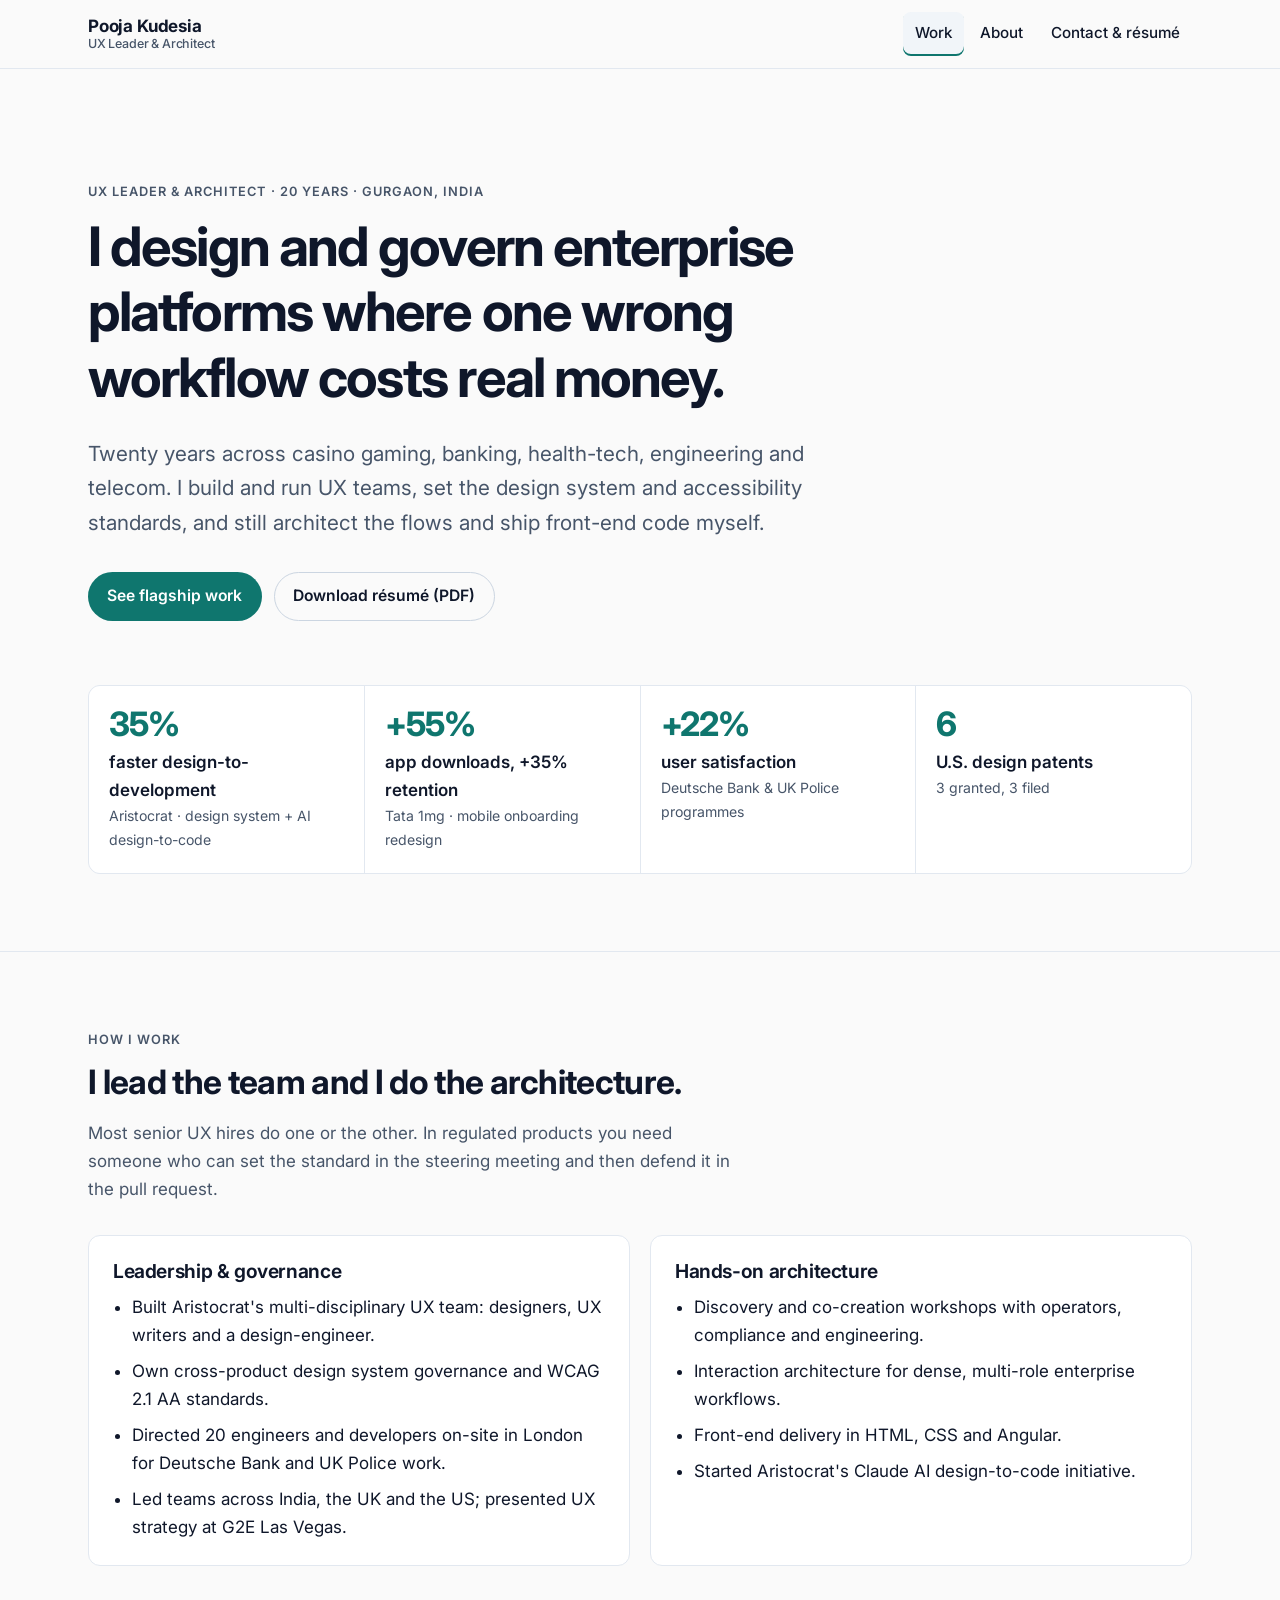
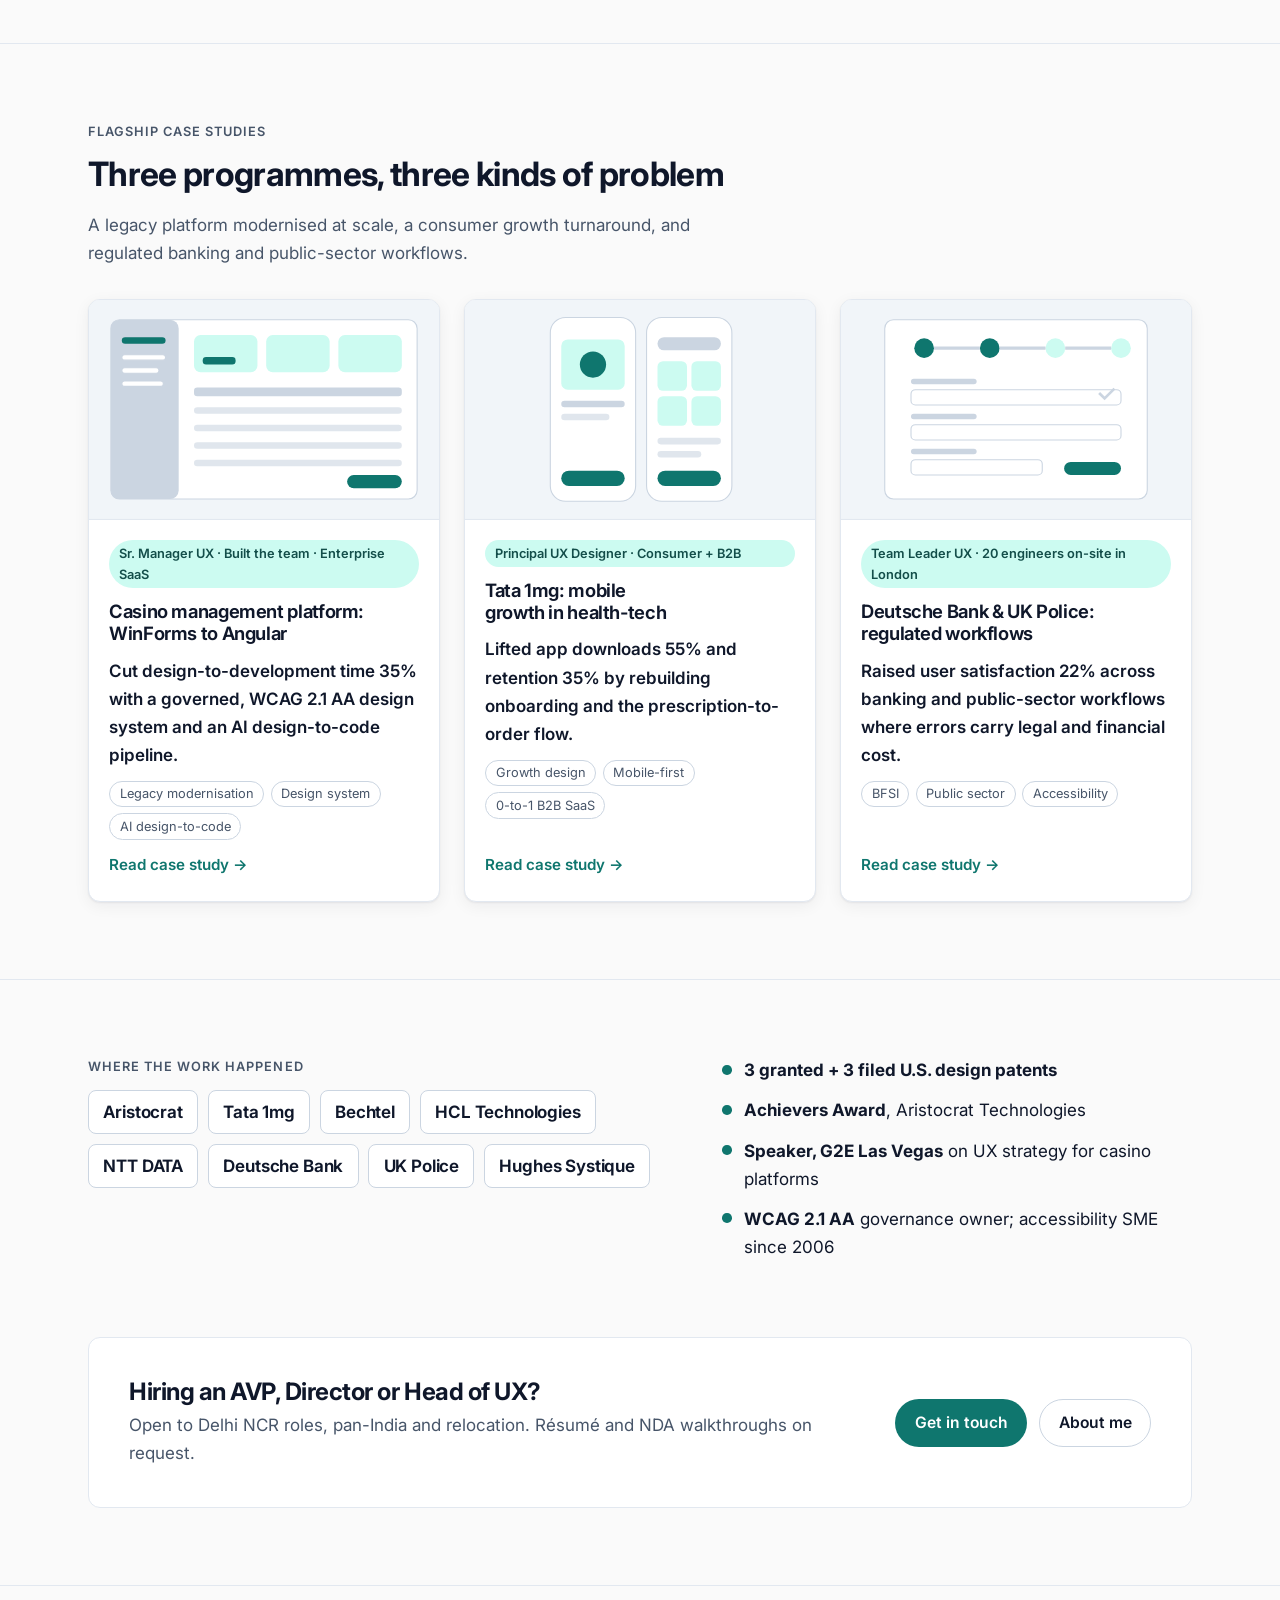
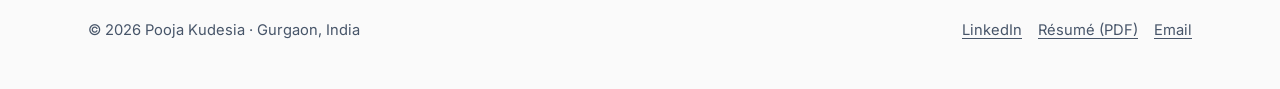
==== src/index.html @ df632132 "Build responsive WCAG 2.1 AA portfolio site Homepage, About, Contact/Resume and three flagship case " ====
<!doctype html>
<html lang="en-IN">
<head>
  <meta charset="utf-8">
  <meta name="viewport" content="width=device-width, initial-scale=1">
  <title>Pooja Kudesia · UX Leader & Architect</title>
  <meta name="description" content="UX leader and hands-on architect with 20 years governing enterprise platforms in casino gaming, banking, health-tech, engineering and telecom.">
  <meta property="og:title" content="Pooja Kudesia · UX Leader & Architect">
  <meta property="og:description" content="UX leader and hands-on architect with 20 years governing enterprise platforms in casino gaming, banking, health-tech, engineering and telecom.">
  <meta property="og:type" content="website">
  <meta name="theme-color" content="#FAFAFA" media="(prefers-color-scheme: light)">
  <meta name="theme-color" content="#0F172A" media="(prefers-color-scheme: dark)">
  <link rel="preconnect" href="https://fonts.googleapis.com">
  <link rel="preconnect" href="https://fonts.gstatic.com" crossorigin>
  <link rel="stylesheet" href="https://fonts.googleapis.com/css2?family=Inter:wght@400;500;600;700;800&display=swap">
  <link rel="stylesheet" href="assets/styles.css">
  <link rel="icon" href="data:image/svg+xml,%3Csvg xmlns='http://www.w3.org/2000/svg' viewBox='0 0 32 32'%3E%3Crect width='32' height='32' rx='8' fill='%230F766E'/%3E%3Ctext x='16' y='22' font-family='Arial' font-weight='700' font-size='15' fill='white' text-anchor='middle'%3EPK%3C/text%3E%3C/svg%3E">
  <script src="assets/main.js" defer></script>
</head>
<body>
  <a class="skip-link" href="#main">Skip to main content</a>
  <header class="site-header">
    <div class="container">
      <a class="brand" href="index.html">Pooja Kudesia<small>UX Leader &amp; Architect</small></a>
      <nav class="site-nav" aria-label="Primary">
        <ul>
        <li><a href="index.html" aria-current="page">Work</a></li>
        <li><a href="about.html">About</a></li>
        <li><a href="contact.html">Contact &amp; résumé</a></li>
        </ul>
      </nav>
    </div>
  </header>
  <main id="main">
    <section class="hero">
      <div class="container">
        <p class="eyebrow">UX Leader &amp; Architect · 20 years · Gurgaon, India</p>
        <h1>I design and govern enterprise platforms where one wrong workflow costs real money.</h1>
        <p class="lede">Twenty years across casino gaming, banking, health-tech, engineering and telecom. I build and run UX teams, set the design system and accessibility standards, and still architect the flows and ship front-end code myself.</p>
        <div class="btn-row">
          <a class="btn btn-primary" href="#work">See flagship work</a>
          <a class="btn btn-ghost" href="assets/Pooja-Kudesia-Resume.pdf" download>Download résumé (PDF)</a>
        </div>
      </div>
    </section>

    <section aria-labelledby="proof-title" style="padding-top:0">
      <div class="container">
        <h2 id="proof-title" class="visually-hidden">Results at a glance</h2>
        <ul class="metrics">
          <li><span class="metric-value">35%</span><span class="metric-label">faster design-to-development</span><span class="metric-source">Aristocrat · design system + AI design-to-code</span></li>
          <li><span class="metric-value">+55%</span><span class="metric-label">app downloads, +35% retention</span><span class="metric-source">Tata 1mg · mobile onboarding redesign</span></li>
          <li><span class="metric-value">+22%</span><span class="metric-label">user satisfaction</span><span class="metric-source">Deutsche Bank &amp; UK Police programmes</span></li>
          <li><span class="metric-value">6</span><span class="metric-label">U.S. design patents</span><span class="metric-source">3 granted, 3 filed</span></li>
        </ul>
      </div>
    </section>

    <section class="divider" aria-labelledby="dual-title">
      <div class="container">
        <div class="section-head">
          <p class="eyebrow">How I work</p>
          <h2 id="dual-title">I lead the team and I do the architecture.</h2>
          <p class="muted">Most senior UX hires do one or the other. In regulated products you need someone who can set the standard in the steering meeting and then defend it in the pull request.</p>
        </div>
        <div class="dual">
          <div class="panel">
            <h3>Leadership &amp; governance</h3>
            <ul>
              <li>Built Aristocrat's multi-disciplinary UX team: designers, UX writers and a design-engineer.</li>
              <li>Own cross-product design system governance and WCAG 2.1 AA standards.</li>
              <li>Directed 20 engineers and developers on-site in London for Deutsche Bank and UK Police work.</li>
              <li>Led teams across India, the UK and the US; presented UX strategy at G2E Las Vegas.</li>
            </ul>
          </div>
          <div class="panel">
            <h3>Hands-on architecture</h3>
            <ul>
              <li>Discovery and co-creation workshops with operators, compliance and engineering.</li>
              <li>Interaction architecture for dense, multi-role enterprise workflows.</li>
              <li>Front-end delivery in HTML, CSS and Angular.</li>
              <li>Started Aristocrat's Claude AI design-to-code initiative.</li>
            </ul>
          </div>
        </div>
      </div>
    </section>

    <section id="work" class="divider" aria-labelledby="work-title">
      <div class="container">
        <div class="section-head">
          <p class="eyebrow">Flagship case studies</p>
          <h2 id="work-title">Three programmes, three kinds of problem</h2>
          <p class="muted">A legacy platform modernised at scale, a consumer growth turnaround, and regulated banking and public-sector workflows.</p>
        </div>
        <div class="cards">
        <article class="card">
          <div class="card-thumb"><svg viewBox="0 0 320 200" role="presentation" aria-hidden="true" focusable="false">
  <rect class="t-bg" width="320" height="200"/>
  <rect class="t-win" x="20" y="18" width="280" height="164" rx="8"/>
  <rect class="t-bar" x="20" y="18" width="62" height="164" rx="8"/>
  <rect class="t-acc" x="30" y="34" width="40" height="6" rx="3"/>
  <rect class="t-win" x="30" y="50" width="40" height="5" rx="2.5"/><rect class="t-win" x="30" y="62" width="34" height="5" rx="2.5"/><rect class="t-win" x="30" y="74" width="38" height="5" rx="2.5"/>
  <rect class="t-soft" x="96" y="32" width="58" height="34" rx="6"/><rect class="t-soft" x="162" y="32" width="58" height="34" rx="6"/><rect class="t-soft" x="228" y="32" width="58" height="34" rx="6"/>
  <rect class="t-acc" x="104" y="52" width="30" height="7" rx="3"/>
  <g class="t-bar"><rect x="96" y="80" width="190" height="8" rx="3"/><rect x="96" y="98" width="190" height="6" rx="3" opacity=".6"/><rect x="96" y="114" width="190" height="6" rx="3" opacity=".6"/><rect x="96" y="130" width="190" height="6" rx="3" opacity=".6"/><rect x="96" y="146" width="190" height="6" rx="3" opacity=".6"/></g>
  <rect class="t-acc" x="236" y="160" width="50" height="12" rx="6"/>
</svg></div>
          <div class="card-body">
            <span class="badge">Sr. Manager UX · Built the team · Enterprise SaaS</span>
            <h3><a href="case-aristocrat.html">Casino management platform: WinForms to Angular</a></h3>
            <p class="outcome">Cut design-to-development time 35% with a governed, WCAG 2.1 AA design system and an AI design-to-code pipeline.</p>
            <ul class="tags" aria-label="Capabilities"><li>Legacy modernisation</li><li>Design system</li><li>AI design-to-code</li></ul>
            <span class="more" aria-hidden="true">Read case study →</span>
          </div>
        </article>
        <article class="card">
          <div class="card-thumb"><svg viewBox="0 0 320 200" role="presentation" aria-hidden="true" focusable="false">
  <rect class="t-bg" width="320" height="200"/>
  <rect class="t-win" x="78" y="16" width="78" height="168" rx="14"/>
  <rect class="t-soft" x="88" y="36" width="58" height="46" rx="6"/>
  <circle class="t-acc" cx="117" cy="59" r="12"/>
  <g class="t-bar"><rect x="88" y="92" width="58" height="6" rx="3"/><rect x="88" y="104" width="44" height="6" rx="3" opacity=".6"/></g>
  <rect class="t-acc" x="88" y="156" width="58" height="14" rx="7"/>
  <rect class="t-win" x="166" y="16" width="78" height="168" rx="14"/>
  <rect class="t-bar" x="176" y="34" width="58" height="12" rx="6"/>
  <g class="t-soft"><rect x="176" y="56" width="27" height="27" rx="5"/><rect x="207" y="56" width="27" height="27" rx="5"/><rect x="176" y="88" width="27" height="27" rx="5"/><rect x="207" y="88" width="27" height="27" rx="5"/></g>
  <g class="t-bar"><rect x="176" y="126" width="58" height="6" rx="3" opacity=".6"/><rect x="176" y="138" width="40" height="6" rx="3" opacity=".6"/></g>
  <rect class="t-acc" x="176" y="156" width="58" height="14" rx="7"/>
</svg></div>
          <div class="card-body">
            <span class="badge">Principal UX Designer · Consumer + B2B</span>
            <h3><a href="case-tata-1mg.html">Tata 1mg: mobile growth in health-tech</a></h3>
            <p class="outcome">Lifted app downloads 55% and retention 35% by rebuilding onboarding and the prescription-to-order flow.</p>
            <ul class="tags" aria-label="Capabilities"><li>Growth design</li><li>Mobile-first</li><li>0-to-1 B2B SaaS</li></ul>
            <span class="more" aria-hidden="true">Read case study →</span>
          </div>
        </article>
        <article class="card">
          <div class="card-thumb"><svg viewBox="0 0 320 200" role="presentation" aria-hidden="true" focusable="false">
  <rect class="t-bg" width="320" height="200"/>
  <rect class="t-win" x="40" y="18" width="240" height="164" rx="8"/>
  <g><circle class="t-acc" cx="76" cy="44" r="9"/><circle class="t-acc" cx="136" cy="44" r="9"/><circle class="t-soft" cx="196" cy="44" r="9"/><circle class="t-soft" cx="256" cy="44" r="9"/></g>
  <path class="t-line" stroke-width="3" d="M85 44h42M145 44h42M205 44h42"/>
  <g class="t-bar"><rect x="64" y="72" width="60" height="5" rx="2.5"/><rect x="64" y="104" width="60" height="5" rx="2.5"/><rect x="64" y="136" width="60" height="5" rx="2.5"/></g>
  <g class="t-win"><rect x="64" y="82" width="192" height="14" rx="4"/><rect x="64" y="114" width="192" height="14" rx="4"/><rect x="64" y="146" width="120" height="14" rx="4"/></g>
  <path class="t-line" stroke-width="2.5" d="M236 85l5 5 9-9"/>
  <rect class="t-acc" x="204" y="148" width="52" height="12" rx="6"/>
</svg></div>
          <div class="card-body">
            <span class="badge">Team Leader UX · 20 engineers on-site in London</span>
            <h3><a href="case-deutsche-bank.html">Deutsche Bank &amp; UK Police: regulated workflows</a></h3>
            <p class="outcome">Raised user satisfaction 22% across banking and public-sector workflows where errors carry legal and financial cost.</p>
            <ul class="tags" aria-label="Capabilities"><li>BFSI</li><li>Public sector</li><li>Accessibility</li></ul>
            <span class="more" aria-hidden="true">Read case study →</span>
          </div>
        </article>
        </div>
      </div>
    </section>

    <section class="divider" aria-labelledby="creds-title">
      <div class="container creds">
        <div>
          <p class="eyebrow">Where the work happened</p>
          <h2 id="creds-title" class="visually-hidden">Employers, clients and credentials</h2>
          <ul class="wordmarks" aria-label="Employers and clients">
            <li>Aristocrat</li><li>Tata 1mg</li><li>Bechtel</li><li>HCL Technologies</li><li>NTT DATA</li><li>Deutsche Bank</li><li>UK Police</li><li>Hughes Systique</li>
          </ul>
        </div>
        <ul class="cred-list">
          <li><span class="dot" aria-hidden="true"></span><span><strong>3 granted + 3 filed U.S. design patents</strong></span></li>
          <li><span class="dot" aria-hidden="true"></span><span><strong>Achievers Award</strong>, Aristocrat Technologies</span></li>
          <li><span class="dot" aria-hidden="true"></span><span><strong>Speaker, G2E Las Vegas</strong> on UX strategy for casino platforms</span></li>
          <li><span class="dot" aria-hidden="true"></span><span><strong>WCAG 2.1 AA</strong> governance owner; accessibility SME since 2006</span></li>
        </ul>
      </div>
    </section>

    <section style="padding-top:0">
      <div class="container">
        <div class="cta-band">
          <div>
            <h2>Hiring an AVP, Director or Head of UX?</h2>
            <p>Open to Delhi NCR roles, pan-India and relocation. Résumé and NDA walkthroughs on request.</p>
          </div>
          <div class="btn-row">
            <a class="btn btn-primary" href="contact.html">Get in touch</a>
            <a class="btn btn-ghost" href="about.html">About me</a>
          </div>
        </div>
      </div>
    </section>
  </main>
  <footer class="site-footer">
    <div class="container">
      <p>&copy; <span id="year">2026</span> Pooja Kudesia · Gurgaon, India</p>
      <ul>
        <li><a href="https://www.linkedin.com/in/poojakudesia" rel="noopener">LinkedIn</a></li>
        <li><a href="assets/Pooja-Kudesia-Resume.pdf" download>Résumé (PDF)</a></li>
        <li><a href="mailto:your.name@example.com">Email</a></li>
      </ul>
    </div>
  </footer>
  
</body>
</html>
---- src/assets/styles.css ----
/* ==========================================================
   Pooja Kudesia — portfolio styles
   Tokens first. Every colour pair below passes WCAG 2.1 AA.
   ========================================================== */
:root {
  --bg: #FAFAFA;
  --surface: #FFFFFF;
  --surface-2: #F1F5F9;
  --text: #0F172A;        /* 17.1:1 on --bg */
  --muted: #475569;       /* 7.2:1 on --bg  */
  --line: #E2E8F0;
  --line-strong: #CBD5E1;
  --accent: #0F766E;      /* 5.3:1 on --bg, 5.5:1 on white */
  --accent-ink: #FFFFFF;  /* text on accent: 5.5:1 */
  --accent-soft: #CCFBF1;
  --accent-soft-ink: #134E4A; /* 9.0:1 on --accent-soft */
  --focus: #1D4ED8;
  --todo-bg: #FEF3C7;
  --todo-ink: #78350F;    /* 8.9:1 on --todo-bg */
  --radius: 12px;
  --radius-sm: 8px;
  --shadow: 0 1px 2px rgb(15 23 42 / .06), 0 4px 16px rgb(15 23 42 / .06);
  --max: 72rem;
  --prose: 68ch;
  --font: "Inter", ui-sans-serif, system-ui, -apple-system, "Segoe UI", Roboto, sans-serif;
  color-scheme: light;
}
@media (prefers-color-scheme: dark) {
  :root {
    --bg: #0F172A;
    --surface: #111C33;
    --surface-2: #1E293B;
    --text: #F1F5F9;      /* 16.3:1 */
    --muted: #A8B4C7;     /* 8.4:1  */
    --line: #1E293B;
    --line-strong: #334155;
    --accent: #5EEAD4;    /* 11.6:1 on --bg */
    --accent-ink: #042F2E;
    --accent-soft: #134E4A;
    --accent-soft-ink: #CCFBF1;
    --focus: #93C5FD;
    --todo-bg: #422006;
    --todo-ink: #FDE68A;
    --shadow: 0 1px 2px rgb(0 0 0 / .3), 0 4px 16px rgb(0 0 0 / .25);
    color-scheme: dark;
  }
}

*, *::before, *::after { box-sizing: border-box; }
html { -webkit-text-size-adjust: 100%; scroll-behavior: smooth; scroll-padding-top: 5rem; }
@media (prefers-reduced-motion: reduce) { html { scroll-behavior: auto; } *, *::before, *::after { transition: none !important; animation: none !important; } }
body {
  margin: 0; background: var(--bg); color: var(--text);
  font-family: var(--font); font-size: 1.0625rem; line-height: 1.65;
  text-rendering: optimizeLegibility;
}
img, svg { display: block; max-width: 100%; height: auto; }
a { color: var(--accent); text-underline-offset: .2em; text-decoration-thickness: 1px; }
a:hover { text-decoration-thickness: 2px; }
:focus-visible { outline: 3px solid var(--focus); outline-offset: 3px; border-radius: 4px; }
h1, h2, h3, h4 { line-height: 1.2; letter-spacing: -0.02em; margin: 0 0 .5em; text-wrap: balance; }
h1 { font-size: clamp(2rem, 4.5vw + .5rem, 3.4rem); font-weight: 700; letter-spacing: -0.035em; }
h2 { font-size: clamp(1.5rem, 2vw + .8rem, 2.1rem); font-weight: 700; }
h3 { font-size: 1.2rem; font-weight: 650; }
p { margin: 0 0 1em; }
ul, ol { padding-left: 1.25em; }
.visually-hidden { position: absolute !important; width: 1px; height: 1px; overflow: hidden; clip: rect(0 0 0 0); white-space: nowrap; }

.skip-link { position: absolute; left: 1rem; top: -4rem; z-index: 100; background: var(--text); color: var(--bg); padding: .6rem 1rem; border-radius: var(--radius-sm); }
.skip-link:focus { top: 1rem; }

.container { width: 100%; max-width: var(--max); margin-inline: auto; padding-inline: 1rem; }
@media (min-width: 640px) { .container { padding-inline: 1.5rem; } }
.prose { max-width: var(--prose); }
.muted { color: var(--muted); }
.eyebrow { font-size: .8rem; font-weight: 600; letter-spacing: .08em; text-transform: uppercase; color: var(--muted); margin-bottom: .75rem; }
.lede { font-size: clamp(1.1rem, .6vw + 1rem, 1.3rem); color: var(--muted); max-width: 60ch; }

/* Unfinished-content marker: find every one with a search for class="todo" */
.todo { background: var(--todo-bg); color: var(--todo-ink); padding: .05em .35em; border-radius: 4px; font-size: .95em; }
.todo::before { content: "TO CONFIRM: "; font-weight: 700; font-size: .75em; letter-spacing: .05em; }

/* ---------- Header ---------- */
.site-header { position: sticky; top: 0; z-index: 50; background: color-mix(in srgb, var(--bg) 88%, transparent); backdrop-filter: saturate(1.4) blur(10px); border-bottom: 1px solid var(--line); }
.site-header .container { display: flex; flex-wrap: wrap; align-items: center; justify-content: space-between; gap: .25rem 1rem; padding-block: .75rem; }
.brand { font-weight: 700; color: var(--text); text-decoration: none; letter-spacing: -0.01em; display: inline-flex; flex-direction: column; line-height: 1.2; }
.brand small { font-weight: 500; color: var(--muted); font-size: .78rem; }
.site-nav ul { list-style: none; margin: 0; padding: 0; display: flex; flex-wrap: wrap; gap: .25rem; }
.site-nav a { display: inline-block; padding: .55rem .75rem; min-height: 44px; line-height: 1.6; border-radius: var(--radius-sm); color: var(--text); text-decoration: none; font-size: .95rem; font-weight: 500; }
.site-nav a:hover { background: var(--surface-2); }
.site-nav a[aria-current="page"] { background: var(--surface-2); box-shadow: inset 0 -2px 0 var(--accent); }

/* ---------- Buttons ---------- */
.btn { display: inline-flex; align-items: center; gap: .5rem; min-height: 44px; padding: .65rem 1.15rem; border-radius: 999px; font: inherit; font-weight: 600; font-size: .98rem; text-decoration: none; cursor: pointer; border: 1px solid transparent; }
.btn-primary { background: var(--accent); color: var(--accent-ink); }
.btn-primary:hover { filter: brightness(1.08); }
.btn-ghost { background: transparent; color: var(--text); border-color: var(--line-strong); }
.btn-ghost:hover { background: var(--surface-2); }
.btn-row { display: flex; flex-wrap: wrap; gap: .75rem; }

/* ---------- Sections ---------- */
section { padding-block: clamp(3rem, 6vw, 5.5rem); }
.section-head { margin-bottom: 2rem; max-width: 60ch; }
.divider { border-top: 1px solid var(--line); }

.hero { padding-block: clamp(3.5rem, 9vw, 7rem) clamp(2.5rem, 5vw, 4rem); }
.hero h1 { max-width: 22ch; }
.hero .lede { margin-bottom: 2rem; }

/* ---------- Metric strip ---------- */
.metrics { display: grid; gap: 1px; grid-template-columns: 1fr; background: var(--line); border: 1px solid var(--line); border-radius: var(--radius); overflow: hidden; margin: 0; padding: 0; list-style: none; }
@media (min-width: 560px) { .metrics { grid-template-columns: repeat(2, 1fr); } }
@media (min-width: 960px) { .metrics { grid-template-columns: repeat(4, 1fr); } }
.metrics li { background: var(--surface); padding: 1.25rem 1.25rem 1.4rem; }
.metric-value { display: block; font-size: 2.1rem; font-weight: 750; letter-spacing: -0.03em; color: var(--accent); line-height: 1.1; }
.metric-label { display: block; font-weight: 600; margin-top: .35rem; }
.metric-source { display: block; color: var(--muted); font-size: .88rem; }

/* ---------- Dual track ---------- */
.dual { display: grid; gap: 1.25rem; }
@media (min-width: 800px) { .dual { grid-template-columns: 1fr 1fr; } }
.panel { background: var(--surface); border: 1px solid var(--line); border-radius: var(--radius); padding: 1.5rem; }
.panel h3 { display: flex; align-items: center; gap: .5rem; }
.panel ul { margin: 0; padding-left: 1.1em; }
.panel li + li { margin-top: .5rem; }

/* ---------- Case cards ---------- */
.cards { display: grid; gap: 1.5rem; }
@media (min-width: 900px) { .cards { grid-template-columns: repeat(3, 1fr); } }
.card { position: relative; display: flex; flex-direction: column; background: var(--surface); border: 1px solid var(--line); border-radius: var(--radius); overflow: hidden; box-shadow: var(--shadow); transition: transform .15s ease, border-color .15s ease; }
.card:hover { transform: translateY(-2px); border-color: var(--line-strong); }
.card:focus-within { outline: 3px solid var(--focus); outline-offset: 3px; }
.card-thumb { aspect-ratio: 16 / 10; background: var(--surface-2); border-bottom: 1px solid var(--line); }
.card-thumb svg { width: 100%; height: 100%; }
.card-body { padding: 1.25rem 1.25rem 1.5rem; display: flex; flex-direction: column; gap: .75rem; flex: 1; }
.card h3 { margin: 0; font-size: 1.15rem; }
.card h3 a { color: var(--text); text-decoration: none; }
.card h3 a::after { content: ""; position: absolute; inset: 0; } /* whole card clickable, one link in tab order */
.card h3 a:focus-visible { outline: none; }
.card .outcome { font-weight: 600; color: var(--text); margin: 0; }
.card .more { margin-top: auto; font-weight: 600; color: var(--accent); font-size: .95rem; }
.badge { display: inline-block; font-size: .8rem; font-weight: 600; color: var(--accent-soft-ink); background: var(--accent-soft); border-radius: 999px; padding: .2rem .65rem; }
.tags { display: flex; flex-wrap: wrap; gap: .4rem; list-style: none; padding: 0; margin: 0; }
.tags li { font-size: .8rem; color: var(--muted); border: 1px solid var(--line-strong); border-radius: 999px; padding: .1rem .6rem; }

/* thumb art tokens */
.t-bg { fill: var(--surface-2); } .t-win { fill: var(--surface); stroke: var(--line-strong); }
.t-bar { fill: var(--line-strong); } .t-acc { fill: var(--accent); } .t-soft { fill: var(--accent-soft); } .t-line { stroke: var(--line-strong); fill: none; }

/* ---------- Credentials bar ---------- */
.creds { display: grid; gap: 1.5rem; }
@media (min-width: 800px) { .creds { grid-template-columns: 1.3fr 1fr; align-items: start; } }
.wordmarks { display: flex; flex-wrap: wrap; gap: .6rem; list-style: none; padding: 0; margin: 0; }
.wordmarks li { font-weight: 650; letter-spacing: -0.01em; padding: .45rem .9rem; border: 1px solid var(--line-strong); border-radius: var(--radius-sm); background: var(--surface); }
.cred-list { list-style: none; padding: 0; margin: 0; display: grid; gap: .75rem; }
.cred-list li { display: grid; grid-template-columns: auto 1fr; gap: .75rem; align-items: start; }
.cred-list .dot { width: .6rem; height: .6rem; border-radius: 50%; background: var(--accent); margin-top: .55rem; }

/* ---------- CTA band ---------- */
.cta-band { background: var(--surface); border: 1px solid var(--line); border-radius: var(--radius); padding: clamp(1.5rem, 4vw, 2.5rem); display: grid; gap: 1rem; }
@media (min-width: 800px) { .cta-band { grid-template-columns: 1fr auto; align-items: center; } }
.cta-band h2 { margin: 0 0 .25rem; font-size: 1.5rem; }
.cta-band p { margin: 0; color: var(--muted); }

/* ---------- Footer ---------- */
.site-footer { border-top: 1px solid var(--line); padding-block: 2rem; color: var(--muted); font-size: .92rem; }
.site-footer .container { display: flex; flex-wrap: wrap; justify-content: space-between; gap: 1rem; }
.site-footer ul { list-style: none; margin: 0; padding: 0; display: flex; flex-wrap: wrap; gap: 1rem; }
.site-footer a { color: var(--muted); }

/* ---------- About ---------- */
.two-col { display: grid; gap: 2.5rem; }
@media (min-width: 900px) { .two-col { grid-template-columns: 1fr 20rem; } }
.fact-card { background: var(--surface); border: 1px solid var(--line); border-radius: var(--radius); padding: 1.5rem; align-self: start; }
@media (min-width: 900px) { .fact-card { position: sticky; top: 6rem; } }
.fact-card dl { margin: 0; display: grid; gap: .9rem; }
.fact-card dt { font-size: .8rem; font-weight: 600; text-transform: uppercase; letter-spacing: .06em; color: var(--muted); }
.fact-card dd { margin: .15rem 0 0; font-weight: 550; }
.principles { list-style: none; padding: 0; margin: 0; display: grid; gap: 1rem; }
@media (min-width: 700px) { .principles { grid-template-columns: 1fr 1fr; } }
.principles li { background: var(--surface); border: 1px solid var(--line); border-radius: var(--radius); padding: 1.25rem; }
.principles h3 { margin-bottom: .35rem; font-size: 1.05rem; }
.principles p { margin: 0; color: var(--muted); }

.timeline { list-style: none; padding: 0; margin: 0; border-left: 2px solid var(--line-strong); }
.timeline li { position: relative; padding: 0 0 1.75rem 1.5rem; }
.timeline li::before { content: ""; position: absolute; left: -7px; top: .45rem; width: 12px; height: 12px; border-radius: 50%; background: var(--bg); border: 2px solid var(--accent); }
.timeline .when { font-size: .88rem; color: var(--muted); font-weight: 600; }
.timeline h3 { margin: .1rem 0 .25rem; font-size: 1.08rem; }
.timeline p { margin: 0; color: var(--muted); }

/* ---------- Case study ---------- */
.cs-hero { padding-block: clamp(3rem, 7vw, 5rem) 2rem; }
.cs-hero h1 { max-width: 24ch; }
.tldr { display: grid; gap: 1px; background: var(--line); border: 1px solid var(--line); border-radius: var(--radius); overflow: hidden; margin: 2rem 0 0; }
@media (min-width: 640px) { .tldr { grid-template-columns: repeat(3, 1fr); } }
.tldr div { background: var(--surface); padding: 1rem 1.1rem; }
.tldr dt { font-size: .78rem; font-weight: 600; text-transform: uppercase; letter-spacing: .06em; color: var(--muted); }
.tldr dd { margin: .2rem 0 0; font-weight: 550; }
.outcomes { display: grid; gap: 1rem; list-style: none; padding: 0; margin: 1.25rem 0 0; }
@media (min-width: 640px) { .outcomes { grid-template-columns: repeat(3, 1fr); } }
.outcomes li { background: var(--accent-soft); color: var(--accent-soft-ink); border-radius: var(--radius); padding: 1rem 1.1rem; }
.outcomes strong { display: block; font-size: 1.9rem; letter-spacing: -0.03em; line-height: 1.1; }

.cs-layout { display: grid; grid-template-columns: minmax(0, 1fr); gap: 2rem; padding-bottom: 4rem; }
.cs-layout > * { min-width: 0; }
@media (min-width: 1000px) { .cs-layout { grid-template-columns: 13rem minmax(0, 1fr); gap: 3.5rem; } }
.toc { position: sticky; top: 4.6rem; z-index: 10; background: var(--bg); border-bottom: 1px solid var(--line); margin-inline: -1rem; padding-inline: 1rem; }
.toc ol { list-style: none; margin: 0; padding: .4rem 0; display: flex; gap: .25rem; overflow-x: auto; scrollbar-width: thin; }
.toc a { display: block; white-space: nowrap; padding: .45rem .7rem; border-radius: var(--radius-sm); color: var(--muted); text-decoration: none; font-size: .9rem; font-weight: 550; }
.toc a:hover { color: var(--text); background: var(--surface-2); }
.toc a[aria-current="true"] { color: var(--text); background: var(--surface-2); box-shadow: inset 3px 0 0 var(--accent); }
@media (min-width: 1000px) {
  .toc { top: 6rem; align-self: start; border: 0; margin: 0; padding: 0; background: none; }
  .toc ol { flex-direction: column; overflow: visible; padding: 0; }
}
.cs-body > section { padding-block: 2.5rem; border-top: 1px solid var(--line); }
.cs-body > section:first-child { border-top: 0; padding-top: 0; }
.cs-body h2 { font-size: clamp(1.35rem, 1.2vw + 1rem, 1.75rem); max-width: 34ch; }
.cs-body .prose p, .cs-body .prose li { color: var(--text); }
.step-label { display: block; font-size: .8rem; font-weight: 600; letter-spacing: .08em; text-transform: uppercase; color: var(--accent); margin-bottom: .4rem; }

.callout { border-left: 4px solid var(--accent); background: var(--surface); padding: 1rem 1.25rem; border-radius: 0 var(--radius-sm) var(--radius-sm) 0; margin: 1.5rem 0; max-width: var(--prose); }
.callout p:last-child { margin: 0; }
.decision-list { list-style: none; padding: 0; margin: 1.25rem 0; display: grid; gap: 1rem; max-width: var(--prose); }
.decision-list li { background: var(--surface); border: 1px solid var(--line); border-radius: var(--radius); padding: 1.1rem 1.25rem; }
.decision-list h3 { font-size: 1.02rem; margin-bottom: .3rem; }
.decision-list p { margin: 0; color: var(--muted); }

/* annotated figure */
.figure { margin: 1.75rem 0; background: var(--surface); border: 1px solid var(--line); border-radius: var(--radius); overflow: hidden; }
.slot { aspect-ratio: 16 / 9; display: grid; place-items: center; text-align: center; padding: 1.5rem; background: repeating-linear-gradient(135deg, var(--surface-2) 0 12px, var(--surface) 12px 24px); color: var(--muted); font-size: .92rem; border-bottom: 1px solid var(--line); }
.slot strong { display: block; color: var(--text); }
.figure figcaption { padding: 1rem 1.25rem 1.25rem; }
.figure figcaption > p { margin: 0 0 .75rem; font-weight: 600; }
.annotations { margin: 0; padding: 0; list-style: none; counter-reset: ann; display: grid; gap: .6rem; }
.annotations li { counter-increment: ann; display: grid; grid-template-columns: 1.6rem 1fr; gap: .6rem; color: var(--muted); font-size: .95rem; }
.annotations li::before { content: counter(ann); display: grid; place-items: center; width: 1.6rem; height: 1.6rem; border-radius: 50%; background: var(--accent); color: var(--accent-ink); font-size: .8rem; font-weight: 700; }

.compare { display: grid; gap: 1rem; margin: 1.75rem 0; }
@media (min-width: 760px) { .compare { grid-template-columns: 1fr 1fr; } }
.compare .figure { margin: 0; }
.compare .tag { display: inline-block; font-size: .75rem; font-weight: 700; letter-spacing: .06em; text-transform: uppercase; padding: .15rem .55rem; border-radius: 999px; margin-bottom: .5rem; }
.tag-before { background: var(--surface-2); color: var(--muted); border: 1px solid var(--line-strong); }
.tag-after { background: var(--accent); color: var(--accent-ink); }

.a11y-grid { display: grid; gap: 1rem; list-style: none; padding: 0; margin: 1.25rem 0; }
@media (min-width: 700px) { .a11y-grid { grid-template-columns: repeat(2, 1fr); } }
.a11y-grid li { background: var(--surface); border: 1px solid var(--line); border-radius: var(--radius); padding: 1rem 1.15rem; }
.a11y-grid h3 { font-size: .98rem; margin-bottom: .25rem; }
.a11y-grid p { margin: 0; color: var(--muted); font-size: .95rem; }

.impact-table { width: 100%; max-width: var(--prose); border-collapse: collapse; margin: 1.25rem 0; font-size: .98rem; }
.impact-table caption { text-align: left; font-weight: 600; margin-bottom: .5rem; }
.impact-table th, .impact-table td { text-align: left; padding: .7rem .75rem; border-bottom: 1px solid var(--line); vertical-align: top; }
.impact-table thead th { font-size: .8rem; text-transform: uppercase; letter-spacing: .06em; color: var(--muted); }
.impact-table td:first-child { font-weight: 700; color: var(--accent); white-space: nowrap; }
.table-wrap { overflow-x: auto; }

.next-case { display: flex; flex-wrap: wrap; justify-content: space-between; gap: 1rem; border-top: 1px solid var(--line); padding-top: 2rem; }

/* ---------- Contact ---------- */
.contact-grid { display: grid; gap: 1.25rem; }
@media (min-width: 800px) { .contact-grid { grid-template-columns: repeat(2, 1fr); } }
.contact-card { background: var(--surface); border: 1px solid var(--line); border-radius: var(--radius); padding: 1.5rem; display: flex; flex-direction: column; gap: .75rem; }
.contact-card h2 { font-size: 1.2rem; margin: 0; }
.contact-card p { margin: 0; color: var(--muted); }
.contact-value { font-weight: 600; font-size: 1.1rem; word-break: break-word; color: var(--text); }
.status { min-height: 1.4em; font-size: .9rem; color: var(--accent); font-weight: 600; }

/* ---------- NDA dialog ---------- */
dialog { border: 1px solid var(--line-strong); border-radius: var(--radius); padding: 0; width: min(34rem, calc(100vw - 2rem)); background: var(--surface); color: var(--text); box-shadow: 0 20px 60px rgb(0 0 0 / .3); }
dialog::backdrop { background: rgb(15 23 42 / .6); }
.dialog-inner { padding: 1.5rem; }
.dialog-inner h2 { font-size: 1.3rem; }
.field { display: grid; gap: .35rem; margin-bottom: 1rem; }
.field label { font-weight: 600; font-size: .95rem; }
.field input, .field select, .field textarea { font: inherit; color: var(--text); background: var(--bg); border: 1px solid var(--line-strong); border-radius: var(--radius-sm); padding: .6rem .75rem; min-height: 44px; }
.field textarea { min-height: 6rem; resize: vertical; }
.field .hint { font-size: .85rem; color: var(--muted); }
.dialog-actions { display: flex; flex-wrap: wrap; gap: .75rem; justify-content: flex-end; margin-top: 1rem; }

@media print {
  .site-header, .toc, .site-footer, .btn-row, .next-case { display: none !important; }
  body { background: #fff; color: #000; }
  .todo::before { content: ""; }
}
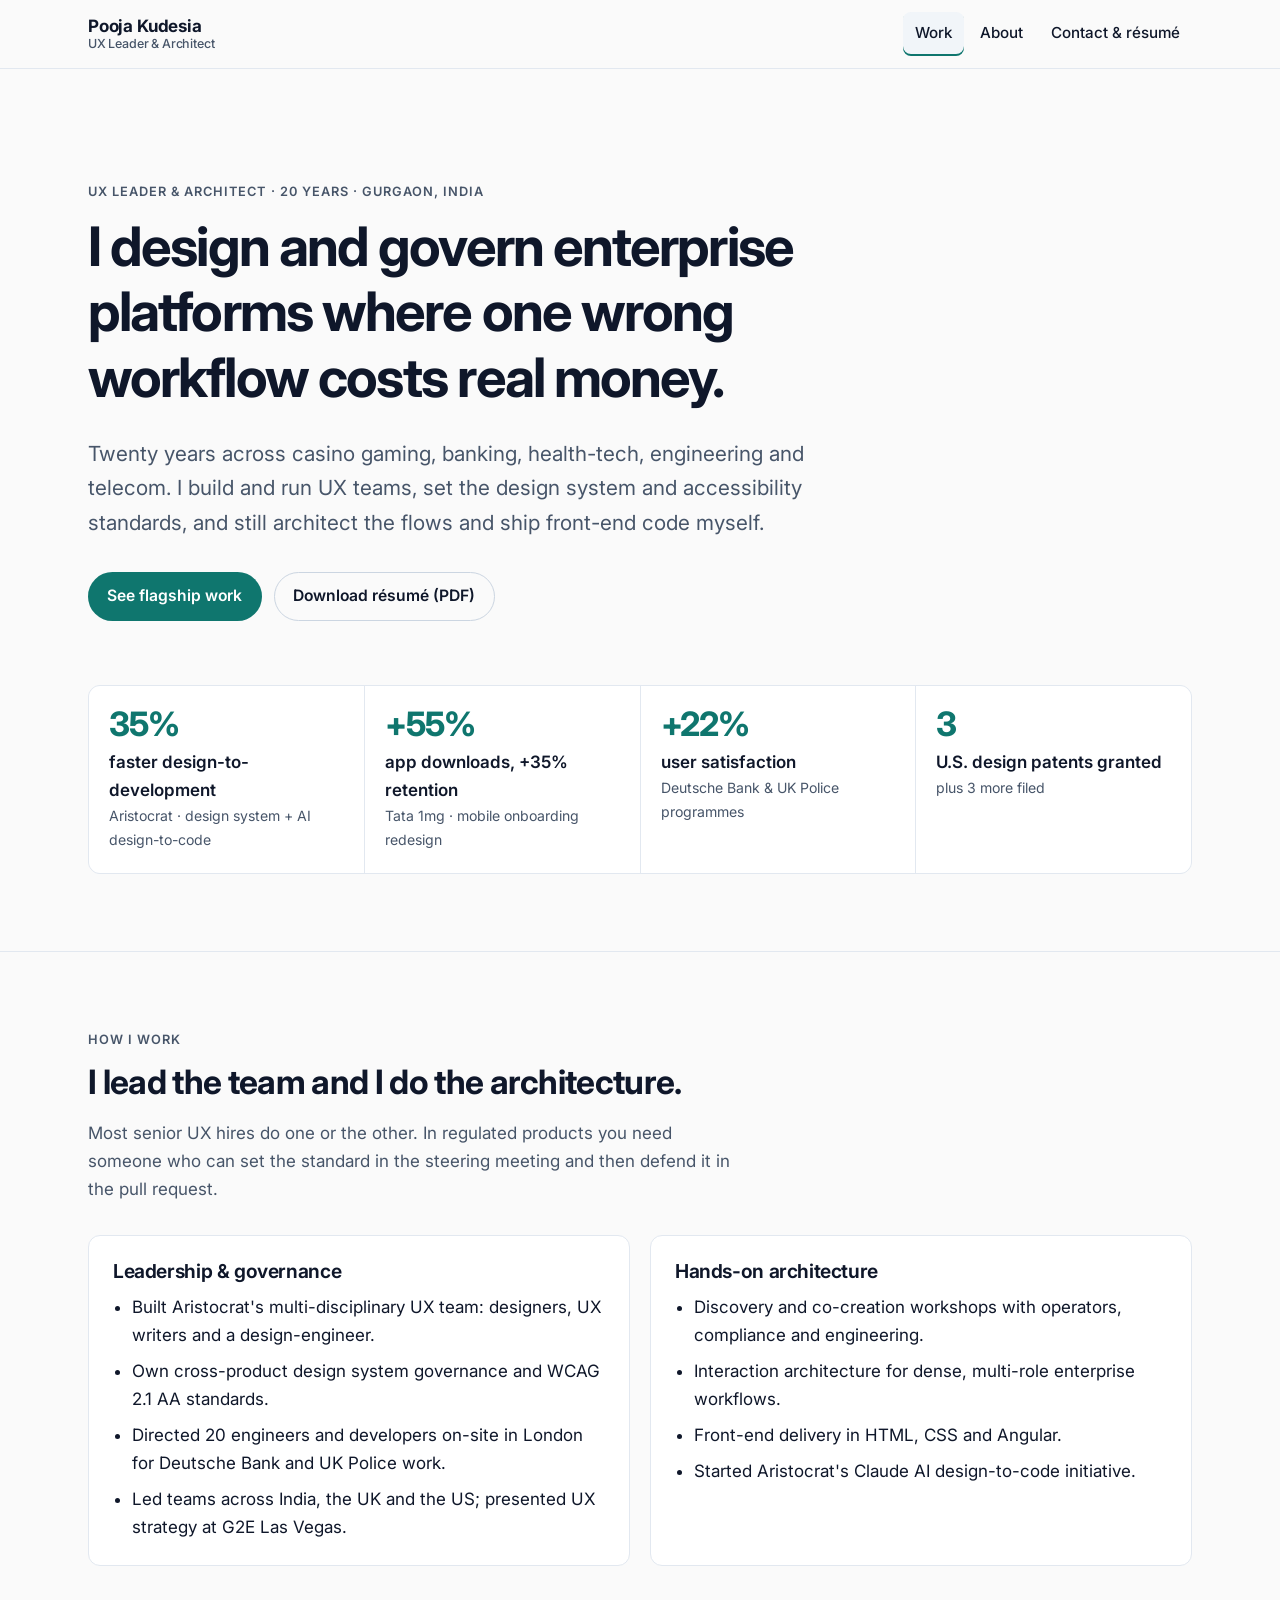
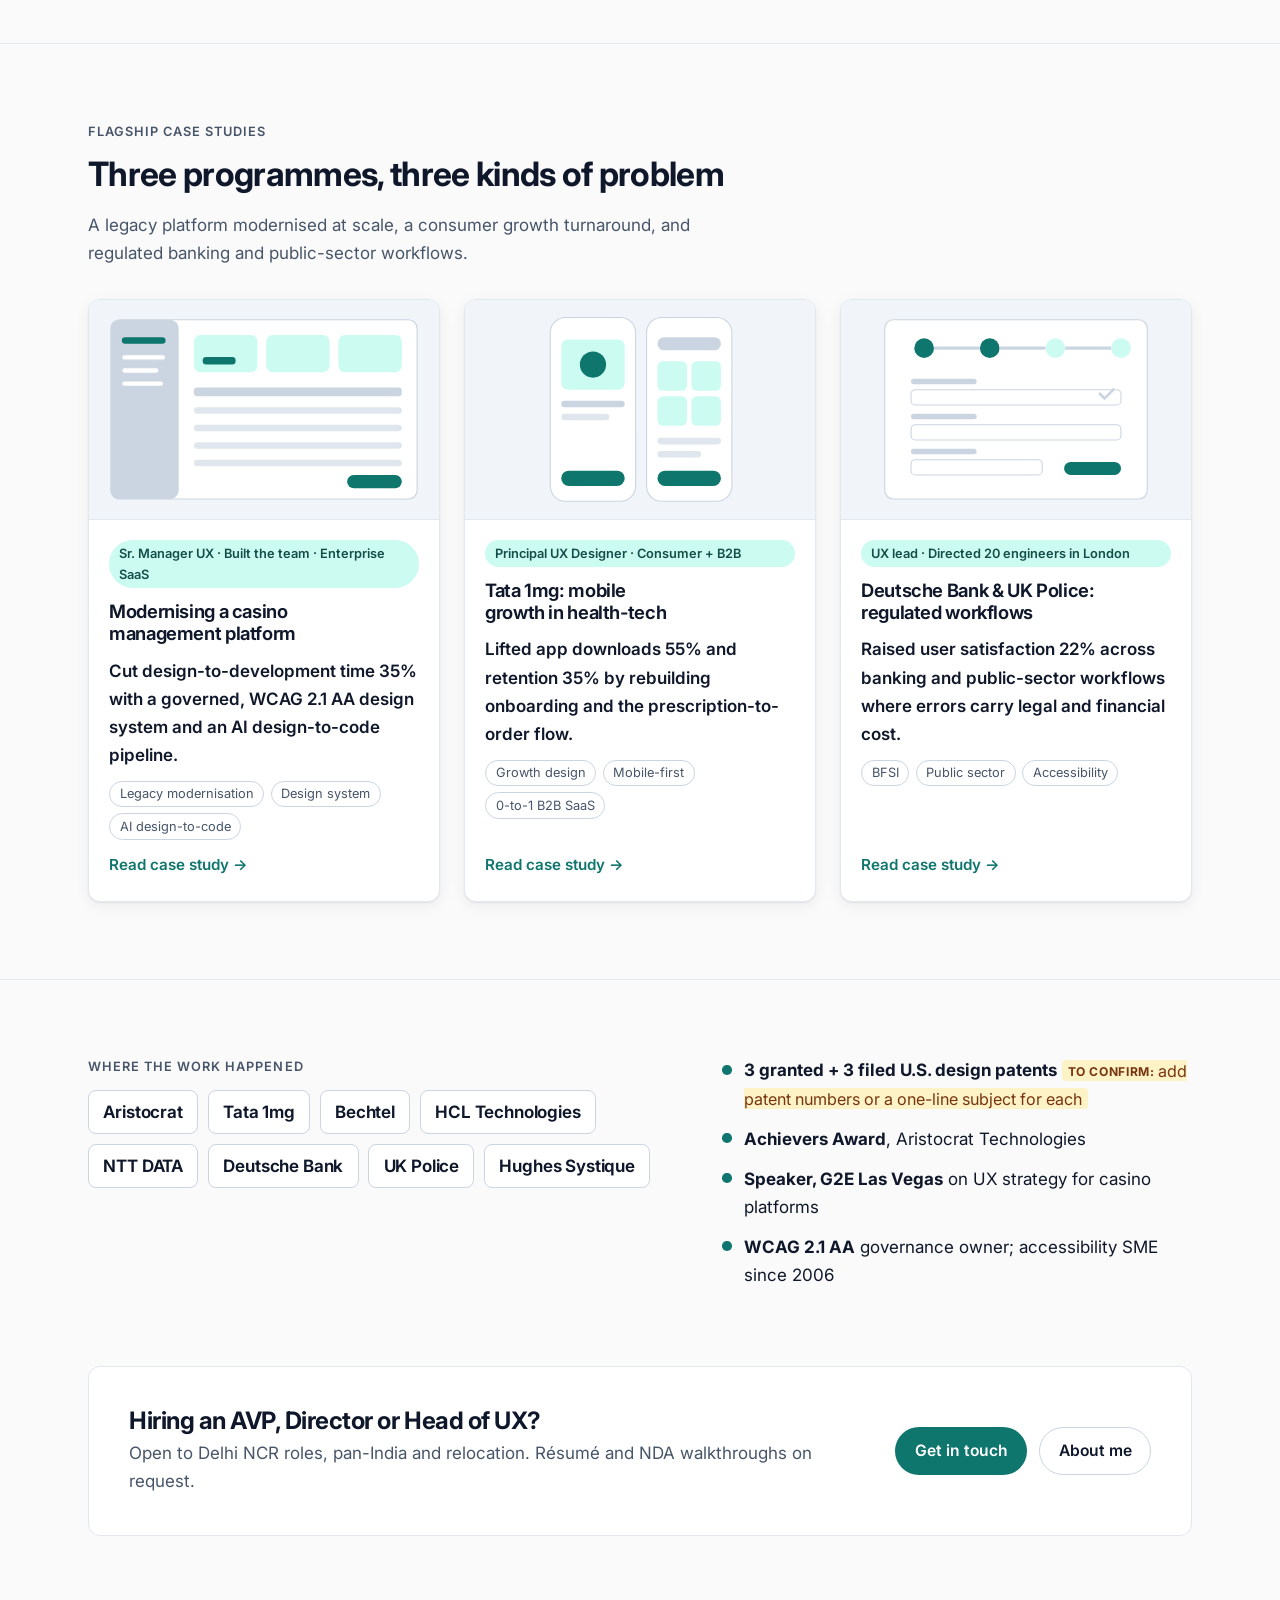
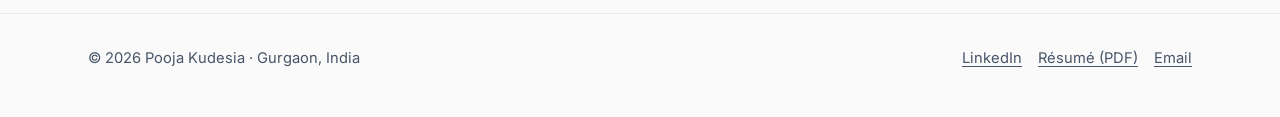
==== commit 64f16af0: "Run Mode 3 portfolio audit and fix unsupported copy Co-Authored-By: Claude Opus 5.5 <noreply@anthrop" ====
--- a/src/index.html
+++ b/src/index.html
@@ -51,7 +51,7 @@
           <li><span class="metric-value">35%</span><span class="metric-label">faster design-to-development</span><span class="metric-source">Aristocrat · design system + AI design-to-code</span></li>
           <li><span class="metric-value">+55%</span><span class="metric-label">app downloads, +35% retention</span><span class="metric-source">Tata 1mg · mobile onboarding redesign</span></li>
           <li><span class="metric-value">+22%</span><span class="metric-label">user satisfaction</span><span class="metric-source">Deutsche Bank &amp; UK Police programmes</span></li>
-          <li><span class="metric-value">6</span><span class="metric-label">U.S. design patents</span><span class="metric-source">3 granted, 3 filed</span></li>
+          <li><span class="metric-value">3</span><span class="metric-label">U.S. design patents granted</span><span class="metric-source">plus 3 more filed</span></li>
         </ul>
       </div>
     </section>
@@ -108,7 +108,7 @@
 </svg></div>
           <div class="card-body">
             <span class="badge">Sr. Manager UX · Built the team · Enterprise SaaS</span>
-            <h3><a href="case-aristocrat.html">Casino management platform: WinForms to Angular</a></h3>
+            <h3><a href="case-aristocrat.html">Modernising a casino management platform</a></h3>
             <p class="outcome">Cut design-to-development time 35% with a governed, WCAG 2.1 AA design system and an AI design-to-code pipeline.</p>
             <ul class="tags" aria-label="Capabilities"><li>Legacy modernisation</li><li>Design system</li><li>AI design-to-code</li></ul>
             <span class="more" aria-hidden="true">Read case study →</span>
@@ -148,7 +148,7 @@
   <rect class="t-acc" x="204" y="148" width="52" height="12" rx="6"/>
 </svg></div>
           <div class="card-body">
-            <span class="badge">Team Leader UX · 20 engineers on-site in London</span>
+            <span class="badge">UX lead · Directed 20 engineers in London</span>
             <h3><a href="case-deutsche-bank.html">Deutsche Bank &amp; UK Police: regulated workflows</a></h3>
             <p class="outcome">Raised user satisfaction 22% across banking and public-sector workflows where errors carry legal and financial cost.</p>
             <ul class="tags" aria-label="Capabilities"><li>BFSI</li><li>Public sector</li><li>Accessibility</li></ul>
@@ -169,7 +169,7 @@
           </ul>
         </div>
         <ul class="cred-list">
-          <li><span class="dot" aria-hidden="true"></span><span><strong>3 granted + 3 filed U.S. design patents</strong></span></li>
+          <li><span class="dot" aria-hidden="true"></span><span><strong>3 granted + 3 filed U.S. design patents</strong> <span class="todo">add patent numbers or a one-line subject for each</span></span></li>
           <li><span class="dot" aria-hidden="true"></span><span><strong>Achievers Award</strong>, Aristocrat Technologies</span></li>
           <li><span class="dot" aria-hidden="true"></span><span><strong>Speaker, G2E Las Vegas</strong> on UX strategy for casino platforms</span></li>
           <li><span class="dot" aria-hidden="true"></span><span><strong>WCAG 2.1 AA</strong> governance owner; accessibility SME since 2006</span></li>
